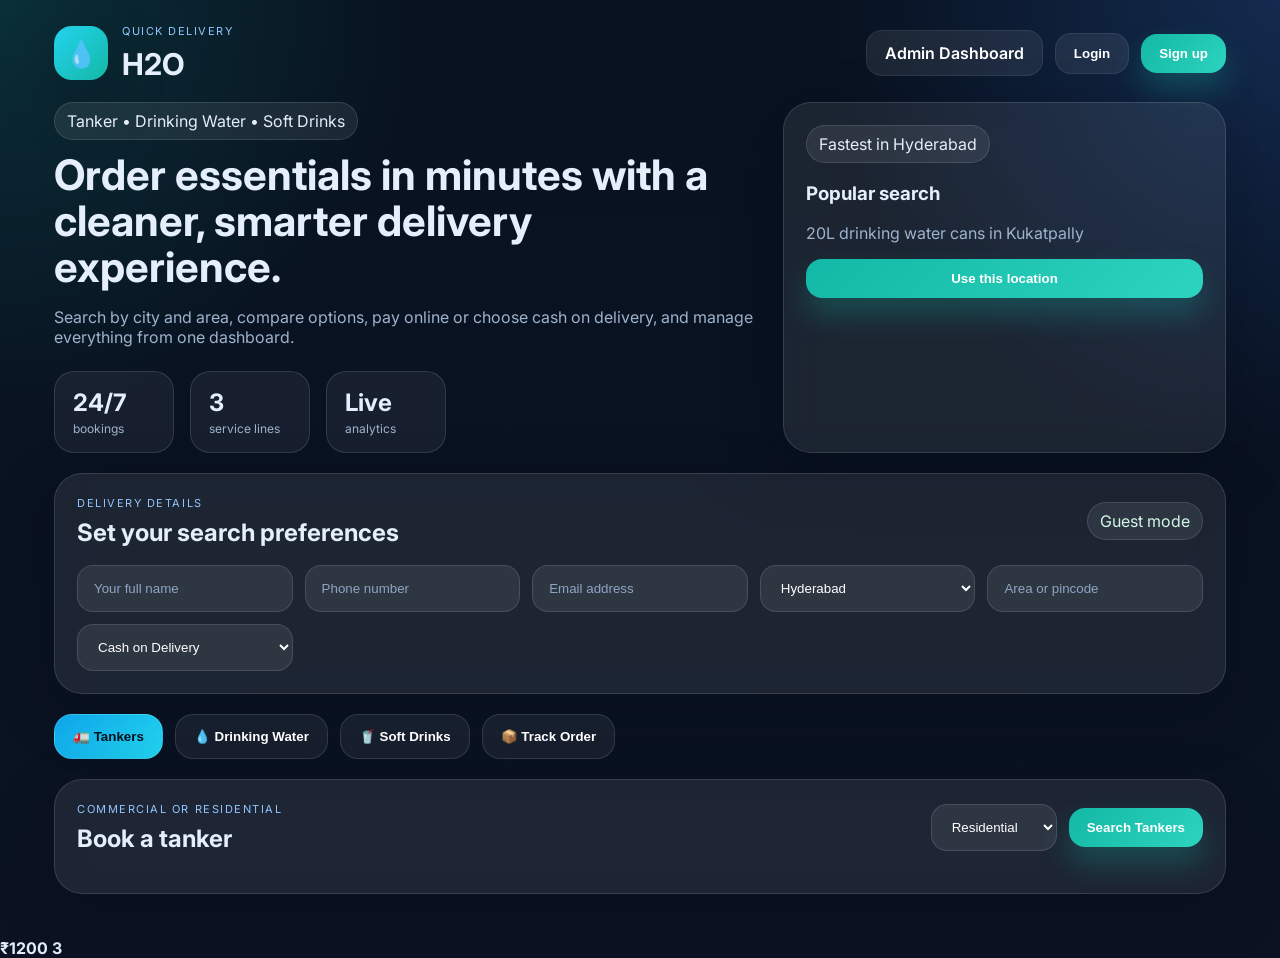
==== target/classes/static/index.html @ 4ecf06b8 "h2o project" ====
<!DOCTYPE html>
<html lang="en">
<head>
  <meta charset="UTF-8" />
  <meta name="viewport" content="width=device-width, initial-scale=1.0" />
  <title>H2O • Water Delivery</title>
  <link rel="preconnect" href="https://fonts.googleapis.com">
  <link rel="preconnect" href="https://fonts.gstatic.com" crossorigin>
  <link href="https://fonts.googleapis.com/css2?family=Inter:wght@400;500;600;700;800&display=swap" rel="stylesheet">
  <link rel="stylesheet" href="styles.css" />
  <script src="https://checkout.razorpay.com/v1/checkout.js"></script>
</head>
<body>
  <div class="app-shell">
    <header class="topbar">
      <div class="brand">
        <div class="brand-mark">💧</div>
        <div>
          <div class="eyebrow">Quick delivery</div>
          <h1>H2O</h1>
        </div>
      </div>
      <nav class="top-actions">
        <a class="ghost-link" href="admin.html">Admin Dashboard</a>
        <button class="ghost-btn" onclick="openAuthModal('login')">Login</button>
        <button class="solid-btn" onclick="openAuthModal('signup')">Sign up</button>
      </nav>
    </header>

    <section class="hero-panel">
      <div>
        <span class="badge">Tanker • Drinking Water • Soft Drinks</span>
        <h2>Order essentials in minutes with a cleaner, smarter delivery experience.</h2>
        <p>Search by city and area, compare options, pay online or choose cash on delivery, and manage everything from one dashboard.</p>
        <div class="hero-stats">
          <div><strong>24/7</strong><span>bookings</span></div>
          <div><strong>3</strong><span>service lines</span></div>
          <div><strong>Live</strong><span>analytics</span></div>
        </div>
      </div>
      <div class="hero-card">
        <div class="mini-chip">Fastest in Hyderabad</div>
        <h3>Popular search</h3>
        <p>20L drinking water cans in Kukatpally</p>
        <button class="solid-btn wide" onclick="quickFill('Hyderabad','Kukatpally')">Use this location</button>
      </div>
    </section>

    <section class="search-panel glass-card">
      <div class="section-head">
        <div>
          <p class="eyebrow">Delivery details</p>
          <h3>Set your search preferences</h3>
        </div>
        <div id="userBadge" class="user-badge">Guest mode</div>
      </div>

      <div class="input-grid">
        <input id="customerName" placeholder="Your full name" />
        <input id="customerPhone" placeholder="Phone number" />
        <input id="customerEmail" placeholder="Email address" />
        <select id="city">
          <option value="Hyderabad">Hyderabad</option>
        </select>
        <input id="location" placeholder="Area or pincode" />
        <select id="paymentMethod">
          <option value="COD">Cash on Delivery</option>
          <option value="ONLINE">Pay Online</option>
        </select>
      </div>
    </section>

    <section class="service-switch">
      <button class="tab active" onclick="switchTab('tanker', this)">🚛 Tankers</button>
      <button class="tab" onclick="switchTab('drinking', this)">💧 Drinking Water</button>
      <button class="tab" onclick="switchTab('softdrink', this)">🥤 Soft Drinks</button>
      <button class="tab" onclick="switchTab('track', this)">📦 Track Order</button>
    </section>

    <main class="content-grid">
      <section id="tanker" class="tab-content active glass-card">
        <div class="section-head">
          <div>
            <p class="eyebrow">Commercial or residential</p>
            <h3>Book a tanker</h3>
          </div>
          <div class="inline-actions">
            <select id="usageType">
              <option value="RESIDENTIAL">Residential</option>
              <option value="COMMERCIAL">Commercial</option>
            </select>
            <button class="solid-btn" onclick="searchTankers()">Search Tankers</button>
          </div>
        </div>
        <div id="tankerResults" class="cards"></div>
      </section>

      <section id="drinking" class="tab-content glass-card">
        <div class="section-head">
          <div>
            <p class="eyebrow">Bulk water cans and bottles</p>
            <h3>Drinking Water</h3>
          </div>
          <button class="solid-btn" onclick="searchProducts('DRINKING_WATER', 'drinkingResults')">Search Products</button>
        </div>
        <div id="drinkingResults" class="cards"></div>
      </section>

      <section id="softdrink" class="tab-content glass-card">
        <div class="section-head">
          <div>
            <p class="eyebrow">Bulk beverage ordering</p>
            <h3>Soft Drinks</h3>
          </div>
          <button class="solid-btn" onclick="searchProducts('SOFT_DRINK', 'softdrinkResults')">Search Products</button>
        </div>
        <div id="softdrinkResults" class="cards"></div>
      </section>

      <section id="track" class="tab-content glass-card">
        <div class="section-head">
          <div>
            <p class="eyebrow">Track your booking</p>
            <h3>Order tracking</h3>
          </div>
        </div>
        <div class="inline-actions">
          <input id="trackOrderId" placeholder="Enter order ID" />
          <button class="solid-btn" onclick="trackOrder()">Track Order</button>
          <button class="ghost-btn" onclick="loadMyOrders()">My Orders</button>
        </div>
        <div id="trackingResult" class="cards" style="margin-top: 16px;"></div>
      </section>
    </main>
  </div>

  <div id="toast" class="toast hidden"></div>

  <div id="authModal" class="modal hidden">
    <div class="modal-card">
      <button class="modal-close" onclick="closeAuthModal()">×</button>
      <p id="authModeLabel" class="eyebrow">Welcome back</p>
      <h3 id="authTitle">Login to continue</h3>
      <div id="signupNameWrap">
        <input id="authFullName" placeholder="Full name" />
      </div>
      <input id="authEmail" placeholder="Email" />
      <input id="authPhone" placeholder="Phone (for sign up)" />
      <input id="authPassword" type="password" placeholder="Password" />
      <button id="authSubmitBtn" class="solid-btn wide" onclick="submitAuth()">Continue</button>
      <button class="ghost-btn wide" onclick="toggleAuthMode()">Switch</button>
      <p class="muted small">Demo admin account: admin@h2o.com / admin123</p>
    </div>
  </div>

  <script src="script.js"></script>
  <div id="toast" class="toast hidden"></div>
  <div id="toast" class="toast hidden"></div>
  <strong data-count="1200" data-prefix="₹">₹0</strong>
<strong data-count="3">0</strong>
</body>
</html>
---- target/classes/static/styles.css ----
* { box-sizing: border-box; }
:root {
  --bg: #07111f;
  --panel: rgba(255,255,255,0.08);
  --panel-solid: #ffffff;
  --text: #e5eefb;
  --muted: #9eb3cc;
  --accent: #14b8a6;
  --accent-dark: #0f766e;
  --line: rgba(255,255,255,0.12);
  --shadow: 0 20px 60px rgba(2, 8, 23, 0.32);
}
body {
  margin: 0;
  font-family: 'Inter', sans-serif;
  background:
    radial-gradient(circle at top left, rgba(20,184,166,0.18), transparent 26%),
    radial-gradient(circle at top right, rgba(59,130,246,0.22), transparent 28%),
    linear-gradient(180deg, #081220 0%, #0b1323 100%);
  color: var(--text);
}
.admin-body { min-height: 100vh; }
.app-shell { max-width: 1220px; margin: 0 auto; padding: 24px; }
.topbar { display:flex; justify-content:space-between; align-items:center; gap:16px; margin-bottom:20px; }
.brand { display:flex; align-items:center; gap:14px; }
.brand-mark { width:54px; height:54px; border-radius:18px; display:grid; place-items:center; background:linear-gradient(135deg, #22d3ee, #14b8a6); box-shadow: var(--shadow); font-size: 26px; }
.brand h1 { margin:0; font-size: 30px; }
.eyebrow { text-transform:uppercase; letter-spacing: .14em; color: #93c5fd; font-size: 11px; margin:0 0 8px; }
.top-actions { display:flex; align-items:center; gap:12px; flex-wrap:wrap; }
.ghost-link, .ghost-btn, .solid-btn { border:none; text-decoration:none; cursor:pointer; border-radius:16px; padding:12px 18px; font-weight:600; }
.ghost-link, .ghost-btn { background: rgba(255,255,255,0.08); color: white; border: 1px solid rgba(255,255,255,0.08); }
.solid-btn { background: linear-gradient(135deg, var(--accent), #2dd4bf); color: white; box-shadow: 0 16px 30px rgba(20,184,166,0.28); }
.wide { width:100%; }
.hero-panel { display:grid; grid-template-columns: 1.6fr 1fr; gap:20px; margin-bottom:20px; }
.hero-panel h2 { font-size: 42px; line-height:1.1; margin: 12px 0; max-width: 760px; }
.hero-panel p { color: var(--muted); max-width: 720px; }
.badge, .mini-chip, .category-pill, .price-tag, .user-badge { display:inline-flex; align-items:center; gap:8px; padding: 8px 12px; border-radius:999px; background: rgba(255,255,255,0.08); border: 1px solid var(--line); }
.hero-card, .glass-card, .card, .modal-card { background: rgba(255,255,255,0.08); border:1px solid var(--line); box-shadow: var(--shadow); backdrop-filter: blur(14px); border-radius:28px; }
.hero-card { padding:22px; align-self:stretch; }
.hero-stats { display:flex; gap:16px; flex-wrap:wrap; margin-top:24px; }
.hero-stats div { background: rgba(255,255,255,0.06); border:1px solid var(--line); padding:16px 18px; border-radius:20px; min-width:120px; display:flex; flex-direction:column; }
.hero-stats strong { font-size: 24px; }
.hero-stats span { color: var(--muted); font-size: 12px; margin-top: 4px; }
.search-panel, .glass-card { padding:22px; margin-bottom:20px; }
.section-head { display:flex; justify-content:space-between; gap:18px; align-items:center; margin-bottom:18px; flex-wrap:wrap; }
.section-head h3 { margin:0; font-size: 24px; }
.user-badge { color: #d1fae5; }
.input-grid, .inline-actions, .qty-row, .dashboard-columns, .admin-grid { display:grid; gap:12px; }
.input-grid { grid-template-columns: repeat(auto-fit, minmax(180px, 1fr)); }
.inline-actions { grid-auto-flow: column; align-items: center; }
.service-switch { display:flex; gap:12px; flex-wrap:wrap; margin-bottom:20px; }
.tab { padding:14px 18px; border:none; border-radius:18px; cursor:pointer; font-weight:700; background: rgba(255,255,255,0.06); color: white; border: 1px solid var(--line); }
.tab.active { background: linear-gradient(135deg, #0ea5e9, #22d3ee); color:#03111c; }
.tab-content { display:none; }
.tab-content.active { display:block; }
.content-grid { display:block; }
.cards { display:grid; grid-template-columns: repeat(auto-fit, minmax(250px, 1fr)); gap:16px; }
.card { padding:18px; }
.product-card h3 { margin: 10px 0 12px; }
.card-top { display:flex; justify-content:space-between; align-items:center; gap:10px; }
.price-tag { background: rgba(20,184,166,0.18); border-color: rgba(45,212,191,0.25); }
.metric-card { text-align:left; }
.metric-card span { color: var(--muted); display:block; margin-bottom:10px; }
.metric-card strong { font-size: 28px; }
input, select, table { width:100%; }
input, select { background: rgba(255,255,255,0.08); color: white; border:1px solid var(--line); padding:14px 16px; border-radius:16px; outline:none; }
input::placeholder { color: #8da6c4; }
option { color: #111827; }
.muted { color: var(--muted); }
.small { font-size: 12px; }
.qty-row { grid-template-columns: 100px 1fr; }
.toast { position: fixed; right: 20px; bottom: 20px; background: #052e2b; color: white; padding: 14px 16px; border-radius: 16px; box-shadow: var(--shadow); z-index: 20; }
.hidden { display:none !important; }
.modal { position: fixed; inset: 0; background: rgba(2,8,23,0.7); display:grid; place-items:center; padding:20px; z-index: 50; }
.modal-card { width:min(420px, 100%); padding:24px; position:relative; display:grid; gap:12px; }
.modal-close { position:absolute; right:14px; top:14px; border:none; background:transparent; color:white; font-size: 28px; cursor:pointer; }
.dashboard-columns { grid-template-columns: 1.35fr .85fr; }
.stack-gap { display:grid; gap:12px; }
.table-wrap { overflow:auto; }
table { border-collapse: collapse; }
th, td { text-align:left; padding:14px 10px; border-bottom:1px solid var(--line); }
th { color:#bae6fd; font-size: 12px; text-transform: uppercase; letter-spacing: .08em; }
@media (max-width: 920px) {
  .hero-panel, .dashboard-columns { grid-template-columns: 1fr; }
  .inline-actions { grid-auto-flow: row; }
}
@media (max-width: 640px) {
  .app-shell { padding: 16px; }
  .hero-panel h2 { font-size: 32px; }
  .topbar { align-items:flex-start; flex-direction:column; }
  .qty-row { grid-template-columns: 1fr; }
}

.dashboard-columns { display:grid; grid-template-columns: 2fr 1fr; gap: 24px; margin-top:24px; }
.table-wrap { overflow:auto; }
.stack-gap { display:grid; gap:8px; }
@media (max-width: 980px) { .dashboard-columns { grid-template-columns: 1fr; } }
/* =========================
   MICRO INTERACTIONS CSS
========================= */

/* ripple */
button, .solid-btn, .ghost-btn, .tab {
  position: relative;
  overflow: hidden;
}

.ripple {
  position: absolute;
  border-radius: 999px;
  transform: scale(0);
  animation: rippleAnim 0.6s linear;
  background: rgba(255,255,255,0.35);
  pointer-events: none;
}

@keyframes rippleAnim {
  to {
    transform: scale(4);
    opacity: 0;
  }
}

/* tab transitions */
.tab-enter {
  animation: tabFadeIn 0.42s ease;
}

.tab-exit {
  animation: tabFadeOut 0.25s ease;
}

@keyframes tabFadeIn {
  from {
    opacity: 0;
    transform: translateY(14px);
  }
  to {
    opacity: 1;
    transform: translateY(0);
  }
}

@keyframes tabFadeOut {
  from {
    opacity: 1;
    transform: translateY(0);
  }
  to {
    opacity: 0;
    transform: translateY(8px);
  }
}

/* toast states */
.toast.success {
  background: linear-gradient(135deg, #14b8a6, #2dd4bf);
  color: white;
}

.toast.error {
  background: linear-gradient(135deg, #ef4444, #f87171);
  color: white;
}

.toast.info {
  background: linear-gradient(135deg, #3b82f6, #60a5fa);
  color: white;
}

.toast-in {
  animation: toastIn 0.35s ease forwards;
}

.toast-out {
  animation: toastOut 0.35s ease forwards;
}

@keyframes toastIn {
  from {
    opacity: 0;
    transform: translateY(20px) scale(.96);
  }
  to {
    opacity: 1;
    transform: translateY(0) scale(1);
  }
}

@keyframes toastOut {
  from {
    opacity: 1;
    transform: translateY(0) scale(1);
  }
  to {
    opacity: 0;
    transform: translateY(16px) scale(.96);
  }
}

/* loading state */
button.is-loading,
.solid-btn.is-loading {
  opacity: .9;
  pointer-events: none;
}

.btn-loader {
  display: inline-block;
  width: 14px;
  height: 14px;
  border: 2px solid rgba(255,255,255,.35);
  border-top-color: white;
  border-radius: 50%;
  animation: spinLoader .8s linear infinite;
  vertical-align: middle;
  margin-right: 6px;
}

@keyframes spinLoader {
  to { transform: rotate(360deg); }
}

/* scroll reveal */
.reveal {
  opacity: 0;
  transform: translateY(20px);
  transition: all .65s ease;
}

.reveal.reveal-visible {
  opacity: 1;
  transform: translateY(0);
}

/* skeleton loader */
.skeleton-card {
  position: relative;
  overflow: hidden;
}

.skeleton {
  background: linear-gradient(
    90deg,
    rgba(255,255,255,0.05) 25%,
    rgba(255,255,255,0.14) 50%,
    rgba(255,255,255,0.05) 75%
  );
  background-size: 200% 100%;
  animation: shimmer 1.25s infinite linear;
  border-radius: 12px;
}

.skeleton-pill {
  width: 110px;
  height: 28px;
  margin-bottom: 16px;
}

.skeleton-line {
  width: 100%;
  height: 14px;
  margin-bottom: 12px;
}

.skeleton-line.large {
  height: 22px;
  width: 72%;
}

.skeleton-btn {
  margin-top: 16px;
  width: 100%;
  height: 44px;
}

@keyframes shimmer {
  0% { background-position: 200% 0; }
  100% { background-position: -200% 0; }
}

/* tracking pulse */
.tracking-live {
  position: relative;
}

.tracking-pulse {
  animation: trackingPulse 1.4s ease;
}

@keyframes trackingPulse {
  0% {
    box-shadow: 0 0 0 rgba(20,184,166,0);
  }
  50% {
    box-shadow: 0 0 28px rgba(20,184,166,0.35);
  }
  100% {
    box-shadow: 0 0 0 rgba(20,184,166,0);
  }
}

/* subtle hover polish */
input:hover, select:hover {
  border-color: rgba(45,212,191,0.35);
}

.tab:hover {
  transform: translateY(-2px);
}

.metric-card:hover strong {
  color: #ccfbf1;
}
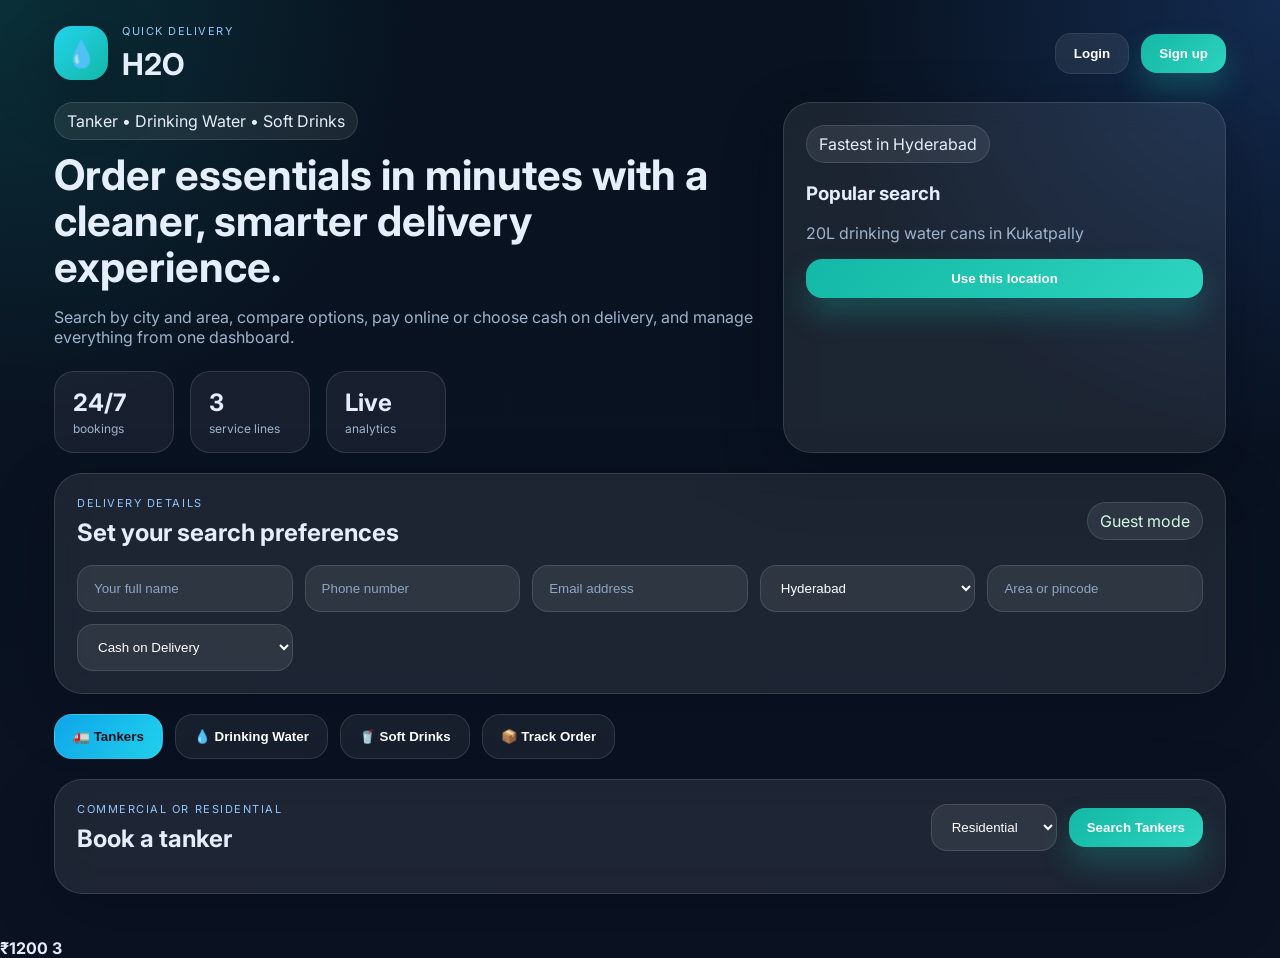
==== commit 8831d99f: "secured admin dashboard" ====
--- a/target/classes/static/index.html
+++ b/target/classes/static/index.html
@@ -21,7 +21,7 @@
         </div>
       </div>
       <nav class="top-actions">
-        <a class="ghost-link" href="admin.html">Admin Dashboard</a>
+        <a class="ghost-link" href="javascript:void(0)" onclick="openAdminDashboard()">Admin Dashboard</a>
         <button class="ghost-btn" onclick="openAuthModal('login')">Login</button>
         <button class="solid-btn" onclick="openAuthModal('signup')">Sign up</button>
       </nav>
